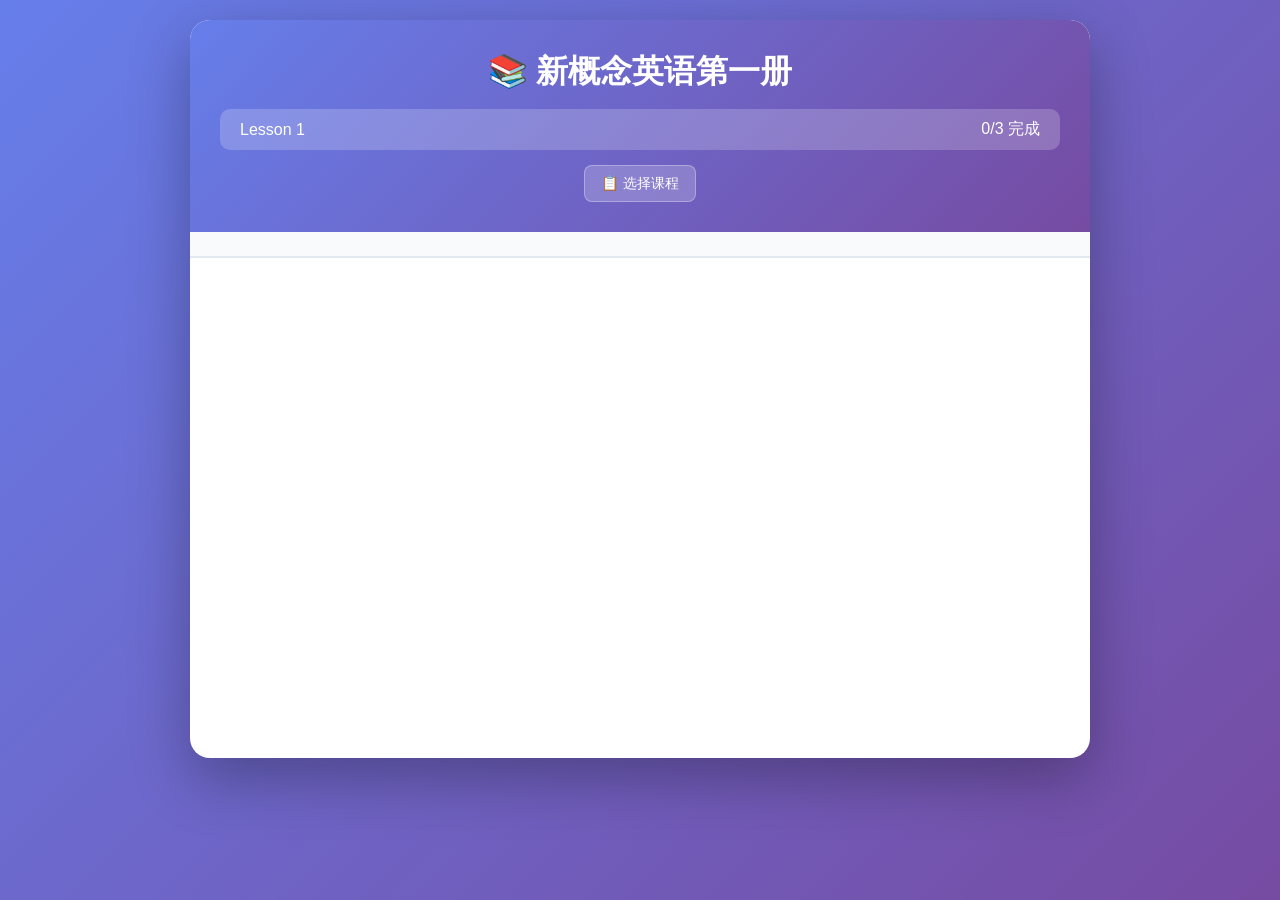
==== index.html @ e14e05cf "移除口语功能，替换为翻译练习 - 口语训练 → 翻译练习：看中文句子输入英文翻译 - 每课新增 translation 数据，包含中文和英文句子对 - 移除语音识别相关代码（SpeechRecogni" ====
<!DOCTYPE html>
<html lang="zh-CN">
<head>
    <meta charset="UTF-8">
    <meta name="viewport" content="width=device-width, initial-scale=1.0">
    <title>新概念英语第一册学习系统</title>
    <link rel="stylesheet" href="styles.css">
</head>
<body>
    <div class="container">
        <header>
            <h1>📚 新概念英语第一册</h1>
            <div class="lesson-progress">
                <span id="currentLessonDisplay">Lesson 1</span>
                <span id="progressText">0/3 完成</span>
            </div>
            <button class="btn-lesson-select" id="btnLessonSelect">📋 选择课程</button>
        </header>

        <div id="stageNav" class="stage-nav">
            <!-- 阶段切换标签 -->
        </div>

        <div id="app">
            <!-- 动态内容 -->
        </div>
    </div>

    <!-- 课程选择弹窗 -->
    <div id="lessonSelectorModal" class="modal" style="display:none;">
        <div class="modal-content">
            <div class="modal-header">
                <h2>📋 选择课程</h2>
                <button class="modal-close" id="btnModalClose">✕</button>
            </div>
            <div class="modal-body" id="lessonList">
                <!-- 动态生成课程列表 -->
            </div>
        </div>
    </div>

    <script src="lessons.js"></script>
    <script src="review.js"></script>
    <script src="app.js"></script>
    <script>
        // 检查是否需要复习或测试
        document.addEventListener('DOMContentLoaded', () => {
            setTimeout(() => {
                const currentLessonNum = userProgress.currentLesson + 1;

                // 每10课进行综合测试
                if (currentLessonNum % 10 === 0 && !userProgress.lessons[userProgress.currentLesson].vocabulary) {
                    loadStage('milestone-test');
                }
                // 检查是否有需要复习的内容
                else if (hasReviewItems() && !userProgress.lessons[userProgress.currentLesson].vocabulary) {
                    showReviewPrompt();
                }
            }, 100);
        });
    </script>
</body>
</html>
---- styles.css ----
* {
    margin: 0;
    padding: 0;
    box-sizing: border-box;
}

body {
    font-family: -apple-system, BlinkMacSystemFont, 'Segoe UI', 'PingFang SC', 'Hiragino Sans GB', 'Microsoft YaHei', sans-serif;
    background: linear-gradient(135deg, #667eea 0%, #764ba2 100%);
    min-height: 100vh;
    padding: 20px;
}

.container {
    max-width: 900px;
    margin: 0 auto;
    background: white;
    border-radius: 20px;
    box-shadow: 0 20px 60px rgba(0,0,0,0.3);
    overflow: hidden;
}

header {
    background: linear-gradient(135deg, #667eea 0%, #764ba2 100%);
    color: white;
    padding: 30px;
    text-align: center;
}

.browser-warning {
    background: #fef3c7;
    border-left: 4px solid #f59e0b;
    padding: 15px 20px;
    margin: 0;
    text-align: center;
}

.browser-warning p {
    margin: 5px 0;
    color: #78350f;
}

.browser-warning strong {
    color: #f59e0b;
    font-weight: bold;
}

header {
    background: linear-gradient(135deg, #667eea 0%, #764ba2 100%);
    color: white;
    padding: 30px;
    text-align: center;
}

header h1 {
    font-size: 2em;
    margin-bottom: 15px;
}

.lesson-progress {
    display: flex;
    justify-content: space-between;
    align-items: center;
    background: rgba(255,255,255,0.2);
    padding: 10px 20px;
    border-radius: 10px;
    margin-top: 15px;
}

.btn-lesson-select {
    background: rgba(255,255,255,0.2);
    color: white;
    border: 1px solid rgba(255,255,255,0.3);
    padding: 8px 16px;
    border-radius: 8px;
    font-size: 0.9em;
    cursor: pointer;
    transition: all 0.3s;
    margin-top: 15px;
}

.btn-lesson-select:hover {
    background: rgba(255,255,255,0.3);
    border-color: rgba(255,255,255,0.5);
}

#app {
    padding: 30px;
    min-height: 500px;
}

.stage-container {
    max-width: 700px;
    margin: 0 auto;
}

.stage-container h2 {
    color: #667eea;
    font-size: 2em;
    margin-bottom: 10px;
    text-align: center;
}

.stage-desc {
    text-align: center;
    color: #64748b;
    margin-bottom: 20px;
    font-size: 1.1em;
}

.progress-info {
    text-align: center;
    font-size: 1.2em;
    color: #667eea;
    font-weight: bold;
    margin-bottom: 30px;
}

.flashcard {
    background: linear-gradient(135deg, #667eea 0%, #764ba2 100%);
    color: white;
    padding: 50px 30px;
    border-radius: 15px;
    text-align: center;
    margin-bottom: 30px;
    box-shadow: 0 10px 30px rgba(0,0,0,0.2);
}

.word-display {
    font-size: 3em;
    margin-bottom: 15px;
}

.phonetic {
    font-size: 1.3em;
    opacity: 0.9;
    margin-bottom: 15px;
}

.translation {
    font-size: 1.8em;
    margin: 15px 0;
}

.example {
    font-size: 1.2em;
    font-style: italic;
    opacity: 0.9;
    margin: 20px 0;
}

.btn-speak {
    background: rgba(255,255,255,0.3);
    color: white;
    border: 2px solid white;
    padding: 10px 20px;
    border-radius: 8px;
    cursor: pointer;
    font-size: 1em;
    margin-top: 15px;
    transition: all 0.3s;
}

.btn-speak:hover {
    background: white;
    color: #667eea;
}

.action-buttons {
    display: flex;
    gap: 15px;
    justify-content: center;
}

button {
    padding: 12px 30px;
    border: none;
    border-radius: 8px;
    font-size: 1em;
    cursor: pointer;
    transition: all 0.3s;
    font-weight: 500;
}

.btn-primary {
    background: #667eea;
    color: white;
}

.btn-primary:hover:not(:disabled) {
    background: #5568d3;
    transform: translateY(-2px);
}

.btn-secondary {
    background: #e2e8f0;
    color: #475569;
}

.btn-secondary:hover:not(:disabled) {
    background: #cbd5e1;
}

.btn-skip {
    background: transparent;
    color: #94a3b8;
    border: 1px dashed #cbd5e1;
    padding: 10px 20px;
    border-radius: 8px;
    font-size: 0.9em;
    cursor: pointer;
    transition: all 0.3s;
}

.btn-skip:hover {
    background: #f1f5f9;
    color: #64748b;
    border-color: #94a3b8;
}

button:disabled {
    opacity: 0.5;
    cursor: not-allowed;
}

.test-card {
    background: #f8fafc;
    padding: 30px;
    border-radius: 15px;
    margin-bottom: 20px;
    border: 2px solid #e2e8f0;
}

.btn-speak-large {
    background: #667eea;
    color: white;
    padding: 20px 40px;
    font-size: 1.3em;
    border-radius: 12px;
    display: block;
    width: 100%;
    margin-bottom: 20px;
}

.btn-speak-large:hover {
    background: #5568d3;
}

.hint {
    text-align: center;
    color: #64748b;
    font-size: 1.1em;
    margin: 15px 0;
}

.spelling-input {
    width: 100%;
    padding: 15px;
    font-size: 1.2em;
    border: 2px solid #e2e8f0;
    border-radius: 8px;
    margin-bottom: 15px;
    text-align: center;
}

.spelling-input:focus {
    outline: none;
    border-color: #667eea;
}

.result-card {
    padding: 30px;
    border-radius: 15px;
    text-align: center;
}

.result-card.error {
    background: #fee2e2;
    color: #991b1b;
}

.result-card.success {
    background: #d1fae5;
    color: #065f46;
}

.word-to-speak {
    text-align: center;
    margin-bottom: 20px;
}

.word-to-speak h3 {
    font-size: 2.5em;
    color: #667eea;
    margin-bottom: 10px;
}

.speaking-type {
    text-align: center;
    margin-bottom: 20px;
}

.badge {
    display: inline-block;
    background: #667eea;
    color: white;
    padding: 8px 20px;
    border-radius: 20px;
    font-size: 0.9em;
    font-weight: bold;
}

.badge-sentence {
    background: #f59e0b;
}

.example-large {
    font-size: 1.5em;
    color: #1e293b;
    font-style: italic;
    margin: 15px 0;
    line-height: 1.6;
}

.word-to-speak h3 {
    font-size: 2.5em;
    color: #667eea;
    margin-bottom: 10px;
}

.btn-record {
    background: #ef4444;
    color: white;
    padding: 20px 40px;
    font-size: 1.3em;
    border-radius: 12px;
    display: block;
    width: 100%;
}

.btn-record:hover:not(:disabled) {
    background: #dc2626;
}

.btn-stop {
    background: #f59e0b;
    color: white;
    padding: 20px 40px;
    font-size: 1.3em;
    border-radius: 12px;
    display: block;
    width: 100%;
    animation: pulse-orange 1.5s infinite;
}

.btn-stop:hover:not(:disabled) {
    background: #d97706;
}

@keyframes pulse-orange {
    0%, 100% { opacity: 1; }
    50% { opacity: 0.7; }
}

.recording-controls {
    margin: 20px 0;
}

.info {
    color: #3b82f6;
    font-size: 1.1em;
    text-align: center;
    margin-top: 15px;
}

.btn-record {
    background: #ef4444;
    color: white;
    padding: 20px 40px;
    font-size: 1.3em;
    border-radius: 12px;
    display: block;
    width: 100%;
}

.btn-record:hover:not(:disabled) {
    background: #dc2626;
}

.recording {
    color: #ef4444;
    font-size: 1.2em;
    text-align: center;
    margin-top: 15px;
    animation: pulse 1s infinite;
}

@keyframes pulse {
    0%, 100% { opacity: 1; }
    50% { opacity: 0.5; }
}

.result {
    margin-top: 20px;
    padding: 20px;
    border-radius: 10px;
    text-align: center;
}

.result.success {
    background: #d1fae5;
    color: #065f46;
}

.result.error {
    background: #fee2e2;
    color: #991b1b;
}

.word-info {
    background: white;
    padding: 20px;
    border-radius: 10px;
    margin-bottom: 25px;
    text-align: center;
}

.word-info h3 {
    font-size: 2em;
    color: #667eea;
    margin-bottom: 10px;
}

.sentence-inputs {
    margin: 20px 0;
}

.sentence-item {
    margin-bottom: 20px;
}

.sentence-item label {
    display: block;
    color: #475569;
    font-weight: 500;
    margin-bottom: 8px;
}

.sentence-input {
    width: 100%;
    padding: 12px;
    font-size: 1em;
    border: 2px solid #e2e8f0;
    border-radius: 8px;
}

.sentence-input:focus {
    outline: none;
    border-color: #667eea;
}

.chinese-sentence {
    background: linear-gradient(135deg, #667eea 0%, #764ba2 100%);
    color: white;
    padding: 30px;
    border-radius: 12px;
    margin-bottom: 25px;
    text-align: center;
}

.chinese-text {
    font-size: 1.6em;
    line-height: 1.6;
    margin: 0;
}

.translation-input {
    width: 100%;
    padding: 15px;
    font-size: 1.1em;
    border: 2px solid #e2e8f0;
    border-radius: 8px;
    margin-bottom: 15px;
}

.translation-input:focus {
    outline: none;
    border-color: #667eea;
}

.question-card {
    background: white;
    padding: 25px;
    border-radius: 12px;
    margin-bottom: 20px;
    border: 2px solid #e2e8f0;
}

.question-text {
    font-size: 1.2em;
    color: #1e293b;
    margin-bottom: 15px;
    font-weight: 500;
}

.options {
    display: grid;
    grid-template-columns: repeat(2, 1fr);
    gap: 10px;
    margin-bottom: 15px;
}

.option-btn {
    background: #f8fafc;
    border: 2px solid #e2e8f0;
    padding: 15px;
    text-align: center;
    transition: all 0.3s;
}

.option-btn:hover:not(:disabled) {
    border-color: #667eea;
    background: #f1f5f9;
}

.option-btn.selected {
    border-color: #667eea;
    background: #e0e7ff;
    color: #667eea;
    font-weight: bold;
}

.feedback {
    margin-top: 15px;
}

.correct {
    background: #d1fae5;
    color: #065f46;
    padding: 15px;
    border-radius: 8px;
}

.incorrect {
    background: #fee2e2;
    color: #991b1b;
    padding: 15px;
    border-radius: 8px;
}

.btn-submit {
    display: block;
    width: 100%;
    max-width: 300px;
    margin: 30px auto 0;
    padding: 15px;
    font-size: 1.2em;
}

.listening-controls {
    display: flex;
    gap: 15px;
    margin-bottom: 25px;
    flex-wrap: wrap;
}

.listening-controls button {
    flex: 1;
    min-width: 200px;
}

.transcript {
    background: #fef3c7;
    padding: 20px;
    border-radius: 10px;
    margin-bottom: 25px;
    border-left: 4px solid #f59e0b;
}

.transcript p {
    line-height: 1.8;
    color: #78350f;
    font-size: 1.1em;
}

.floating-feedback {
    position: fixed;
    top: 50%;
    left: 50%;
    transform: translate(-50%, -50%);
    padding: 20px 40px;
    border-radius: 10px;
    font-size: 1.3em;
    font-weight: bold;
    z-index: 1000;
    animation: fadeInOut 2s;
}

.floating-feedback.success {
    background: #4ade80;
    color: white;
}

.floating-feedback.error {
    background: #ef4444;
    color: white;
}

@keyframes fadeInOut {
    0% { opacity: 0; transform: translate(-50%, -50%) scale(0.8); }
    20% { opacity: 1; transform: translate(-50%, -50%) scale(1); }
    80% { opacity: 1; transform: translate(-50%, -50%) scale(1); }
    100% { opacity: 0; transform: translate(-50%, -50%) scale(0.8); }
}

.review-prompt {
    background: #f0f9ff;
    border: 2px solid #3b82f6;
    border-radius: 15px;
    padding: 30px;
    text-align: center;
}

.review-prompt p {
    font-size: 1.2em;
    color: #1e293b;
    margin: 15px 0;
}

.review-prompt strong {
    color: #3b82f6;
    font-size: 1.5em;
}

.review-prompt ul {
    list-style: none;
    padding: 20px 0;
    text-align: left;
    max-width: 400px;
    margin: 0 auto;
}

.review-prompt li {
    padding: 10px;
    margin: 5px 0;
    background: white;
    border-radius: 8px;
    border-left: 4px solid #3b82f6;
}

.milestone-intro {
    background: linear-gradient(135deg, #fbbf24 0%, #f59e0b 100%);
    color: white;
    padding: 40px;
    border-radius: 15px;
    text-align: center;
}

.milestone-intro h3 {
    margin: 20px 0 10px;
    font-size: 1.5em;
}

.test-info {
    background: rgba(255,255,255,0.2);
    padding: 20px;
    border-radius: 10px;
    margin: 20px 0;
}

.test-info ul {
    list-style: none;
    padding: 15px 0;
    text-align: left;
    max-width: 400px;
    margin: 0 auto;
}

.test-info li {
    padding: 10px;
    margin: 5px 0;
    font-size: 1.1em;
}

@keyframes fadeInOut {
    0% { opacity: 0; transform: translate(-50%, -50%) scale(0.8); }
    20% { opacity: 1; transform: translate(-50%, -50%) scale(1); }
    80% { opacity: 1; transform: translate(-50%, -50%) scale(1); }
    100% { opacity: 0; transform: translate(-50%, -50%) scale(0.8); }
}

/* 模态框样式 */
.modal {
    display: none;
    position: fixed;
    top: 0;
    left: 0;
    width: 100%;
    height: 100%;
    background: rgba(0, 0, 0, 0.5);
    z-index: 1000;
    align-items: center;
    justify-content: center;
    padding: 20px;
}

.modal-content {
    background: white;
    border-radius: 20px;
    max-width: 600px;
    width: 100%;
    max-height: 80vh;
    overflow: hidden;
    display: flex;
    flex-direction: column;
    box-shadow: 0 20px 60px rgba(0,0,0,0.3);
}

.modal-header {
    background: linear-gradient(135deg, #667eea 0%, #764ba2 100%);
    color: white;
    padding: 20px 30px;
    display: flex;
    justify-content: space-between;
    align-items: center;
}

.modal-header h2 {
    margin: 0;
    font-size: 1.5em;
}

.modal-close {
    background: rgba(255,255,255,0.2);
    border: none;
    color: white;
    font-size: 1.5em;
    width: 36px;
    height: 36px;
    border-radius: 50%;
    cursor: pointer;
    transition: all 0.3s;
    display: flex;
    align-items: center;
    justify-content: center;
}

.modal-close:hover {
    background: rgba(255,255,255,0.3);
}

.modal-body {
    padding: 20px;
    overflow-y: auto;
}

.lesson-item {
    display: flex;
    justify-content: space-between;
    align-items: center;
    padding: 15px 20px;
    margin-bottom: 10px;
    background: #f8fafc;
    border-radius: 12px;
    cursor: pointer;
    transition: all 0.3s;
    border: 2px solid transparent;
}

.lesson-item:hover {
    background: #e0e7ff;
    border-color: #667eea;
    transform: translateX(5px);
}

.lesson-item.current {
    background: #dbeafe;
    border-color: #3b82f6;
}

.lesson-item.completed {
    background: #d1fae5;
}

.lesson-info h3 {
    margin: 0 0 5px 0;
    color: #1e293b;
    font-size: 1.1em;
}

.lesson-desc {
    margin: 0;
    color: #64748b;
    font-size: 0.9em;
}

.lesson-status {
    flex-shrink: 0;
}

.badge-success {
    background: #10b981;
    color: white;
    padding: 5px 12px;
    border-radius: 20px;
    font-size: 0.85em;
    font-weight: 500;
}

.badge-current {
    background: #3b82f6;
    color: white;
    padding: 5px 12px;
    border-radius: 20px;
    font-size: 0.85em;
    font-weight: 500;
}

.badge-progress {
    background: #e2e8f0;
    color: #475569;
    padding: 5px 12px;
    border-radius: 20px;
    font-size: 0.85em;
    font-weight: 500;
}

.stage-nav {
    display: flex;
    flex-wrap: wrap;
    gap: 6px;
    padding: 12px 20px;
    background: #f8fafc;
    border-bottom: 2px solid #e2e8f0;
    justify-content: center;
}

.stage-nav-tab {
    padding: 8px 14px;
    border: 2px solid #e2e8f0;
    border-radius: 20px;
    background: white;
    color: #64748b;
    font-size: 0.85em;
    cursor: pointer;
    transition: all 0.25s;
    white-space: nowrap;
    font-weight: 500;
}

.stage-nav-tab:hover {
    border-color: #667eea;
    color: #667eea;
    background: #eef2ff;
}

.stage-nav-tab.active {
    background: #667eea;
    color: white;
    border-color: #667eea;
}

.stage-nav-tab.completed {
    border-color: #10b981;
    color: #10b981;
    background: #ecfdf5;
}

.stage-nav-tab.completed.active {
    background: #667eea;
    color: white;
    border-color: #667eea;
}

@media (max-width: 768px) {
    body {
        padding: 10px;
    }

    header h1 {
        font-size: 1.5em;
    }

    #app {
        padding: 20px;
    }

    .word-display {
        font-size: 2em;
    }

    .modal-content {
        max-height: 90vh;
    }

    .modal-header {
        padding: 15px 20px;
    }

    .modal-header h2 {
        font-size: 1.2em;
    }

    .lesson-item {
        flex-direction: column;
        align-items: flex-start;
        gap: 10px;
    }

    .lesson-status {
        align-self: flex-end;
    }

    .options {
        grid-template-columns: 1fr;
    }

    .listening-controls {
        flex-direction: column;
    }

    .listening-controls button {
        width: 100%;
    }
}
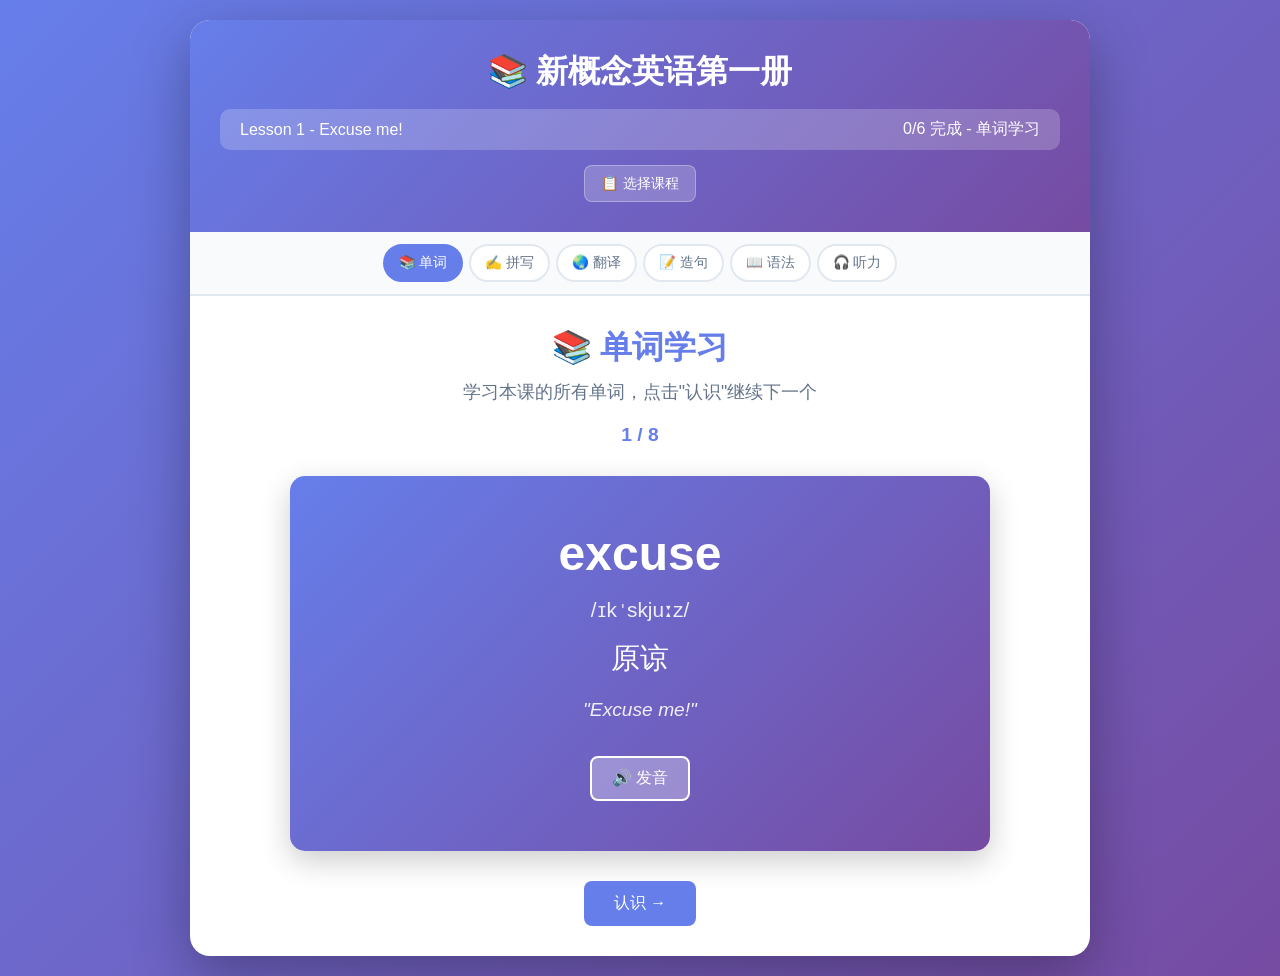
==== commit 59602677: "为静态文件添加版本号解决Safari缓存问题 Co-Authored-By: Claude Opus 4.7 <noreply@anthropic.com>" ====
--- a/index.html
+++ b/index.html
@@ -4,7 +4,7 @@
     <meta charset="UTF-8">
     <meta name="viewport" content="width=device-width, initial-scale=1.0">
     <title>新概念英语第一册学习系统</title>
-    <link rel="stylesheet" href="styles.css">
+    <link rel="stylesheet" href="styles.css?v=1">
 </head>
 <body>
     <div class="container">
@@ -39,9 +39,9 @@
         </div>
     </div>
 
-    <script src="lessons.js"></script>
-    <script src="review.js"></script>
-    <script src="app.js"></script>
+    <script src="lessons.js?v=1"></script>
+    <script src="review.js?v=1"></script>
+    <script src="app.js?v=1"></script>
     <script>
         // 检查是否需要复习或测试
         document.addEventListener('DOMContentLoaded', () => {
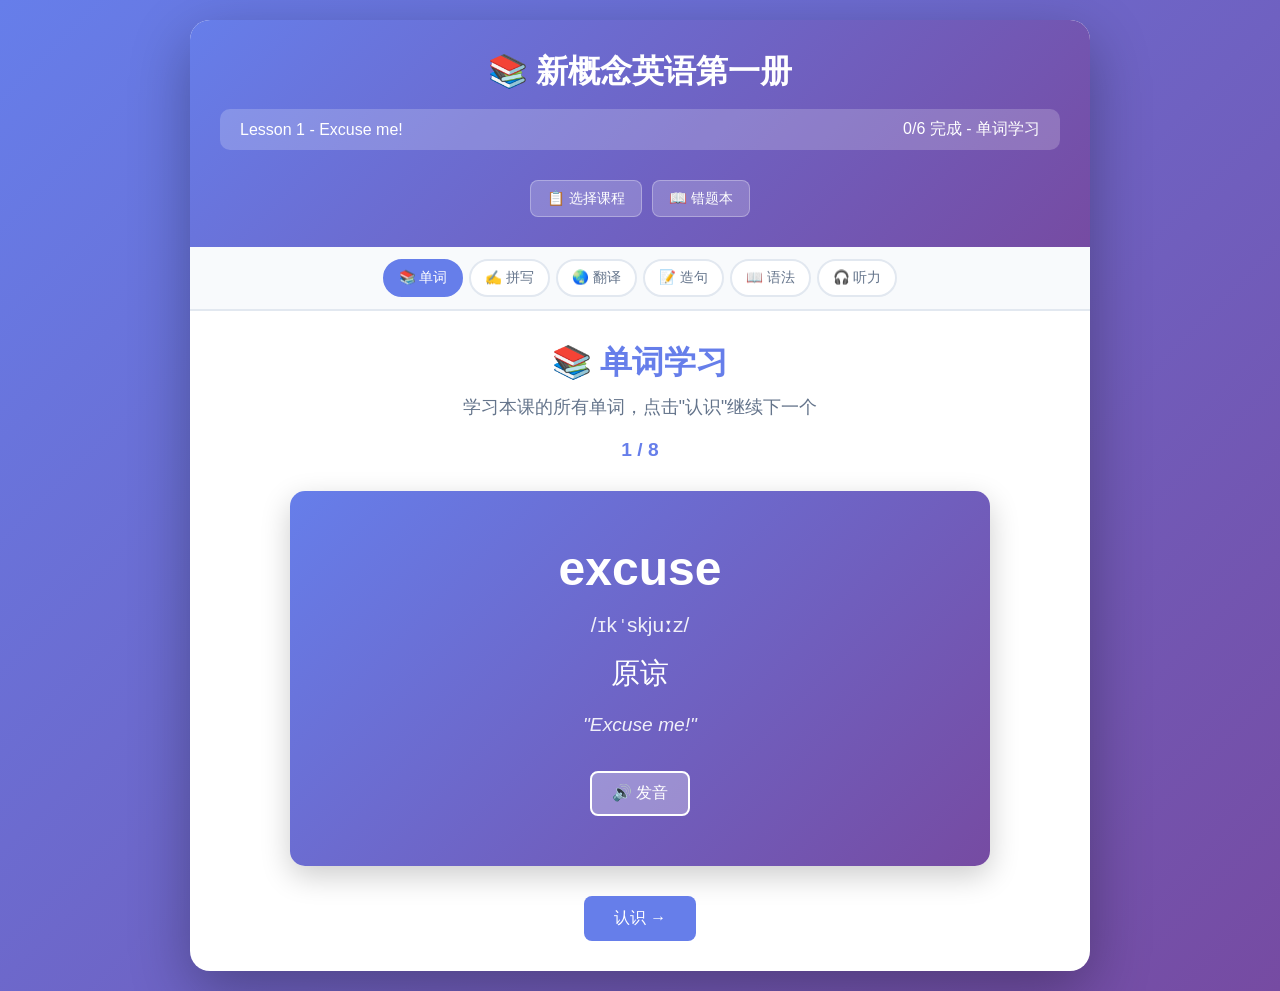
==== commit e7d74436: "完善错题功能：添加翻译错题记录，修复复习系统，添加错题本入口 - 翻译练习答错自动记录到错题本，答对自动移除 - 移除已失效的口语复习，新增翻译复习 - header 添加错题本按钮，可随时进入复习 " ====
--- a/index.html
+++ b/index.html
@@ -4,7 +4,7 @@
     <meta charset="UTF-8">
     <meta name="viewport" content="width=device-width, initial-scale=1.0">
     <title>新概念英语第一册学习系统</title>
-    <link rel="stylesheet" href="styles.css?v=1">
+    <link rel="stylesheet" href="styles.css?v=2">
 </head>
 <body>
     <div class="container">
@@ -14,7 +14,10 @@
                 <span id="currentLessonDisplay">Lesson 1</span>
                 <span id="progressText">0/3 完成</span>
             </div>
-            <button class="btn-lesson-select" id="btnLessonSelect">📋 选择课程</button>
+            <div style="display:flex; gap:10px; justify-content:center; margin-top:15px;">
+                <button class="btn-lesson-select" id="btnLessonSelect">📋 选择课程</button>
+                <button class="btn-lesson-select" onclick="showMistakeBook()">📖 错题本</button>
+            </div>
         </header>
 
         <div id="stageNav" class="stage-nav">
@@ -39,9 +42,9 @@
         </div>
     </div>
 
-    <script src="lessons.js?v=1"></script>
-    <script src="review.js?v=1"></script>
-    <script src="app.js?v=1"></script>
+    <script src="lessons.js?v=2"></script>
+    <script src="review.js?v=2"></script>
+    <script src="app.js?v=2"></script>
     <script>
         // 检查是否需要复习或测试
         document.addEventListener('DOMContentLoaded', () => {
--- a/styles.css
+++ b/styles.css
@@ -528,6 +528,78 @@
     background: #e0e7ff;
     color: #667eea;
     font-weight: bold;
+}
+
+.grammar-analysis {
+    border-radius: 10px;
+    padding: 0;
+    overflow: hidden;
+    margin-top: 12px;
+}
+
+.grammar-analysis.correct {
+    background: #f0fdf4;
+    border: 1px solid #bbf7d0;
+}
+
+.grammar-analysis.incorrect {
+    background: #fef2f2;
+    border: 1px solid #fecaca;
+}
+
+.analysis-header {
+    padding: 8px 14px;
+}
+
+.analysis-badge {
+    display: inline-block;
+    padding: 3px 12px;
+    border-radius: 10px;
+    font-size: 0.85em;
+    font-weight: 600;
+}
+
+.correct-badge {
+    background: #dcfce7;
+    color: #166534;
+}
+
+.incorrect-badge {
+    background: #fee2e2;
+    color: #991b1b;
+}
+
+.analysis-detail {
+    padding: 0 14px 12px 14px;
+    font-size: 0.95em;
+    line-height: 1.7;
+}
+
+.analysis-detail p {
+    margin: 4px 0;
+    color: #334155;
+}
+
+.wrong-answer {
+    color: #dc2626;
+    font-weight: 600;
+    text-decoration: line-through;
+}
+
+.right-answer {
+    color: #16a34a;
+    font-weight: 600;
+}
+
+.analysis-divider {
+    height: 1px;
+    background: #e2e8f0;
+    margin: 8px 0;
+}
+
+.analysis-explanation {
+    color: #475569;
+    line-height: 1.6;
 }
 
 .feedback {
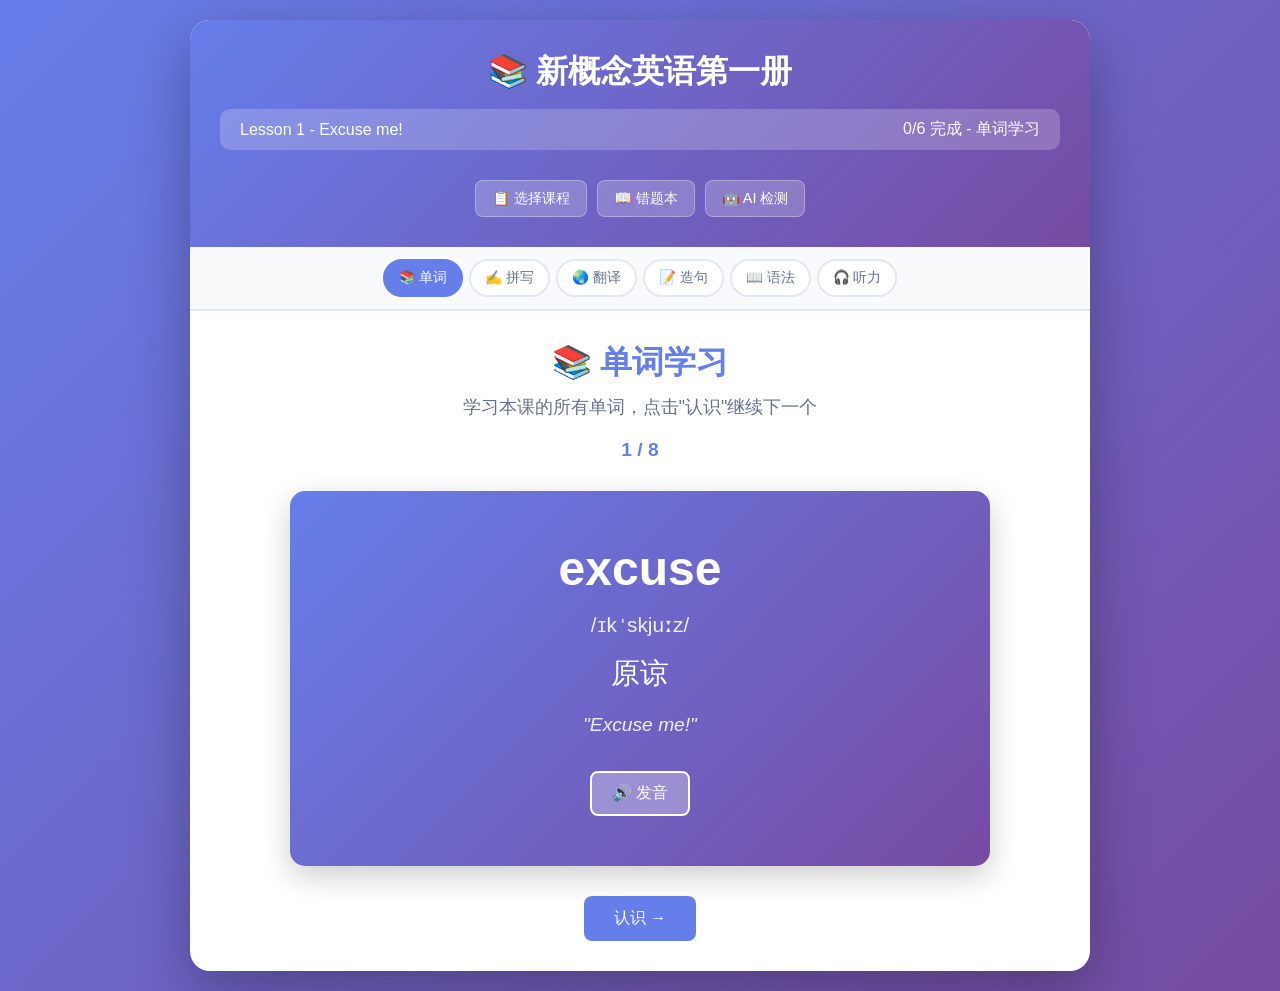
==== commit 915a2dae: "添加 AI 语法检测功能：造句训练中自动检查语法和通顺度 Co-Authored-By: Claude Opus 4.7 <noreply@anthropic.com>" ====
--- a/index.html
+++ b/index.html
@@ -4,7 +4,7 @@
     <meta charset="UTF-8">
     <meta name="viewport" content="width=device-width, initial-scale=1.0">
     <title>新概念英语第一册学习系统</title>
-    <link rel="stylesheet" href="styles.css?v=2">
+    <link rel="stylesheet" href="styles.css?v=5">
 </head>
 <body>
     <div class="container">
@@ -17,6 +17,7 @@
             <div style="display:flex; gap:10px; justify-content:center; margin-top:15px;">
                 <button class="btn-lesson-select" id="btnLessonSelect">📋 选择课程</button>
                 <button class="btn-lesson-select" onclick="showMistakeBook()">📖 错题本</button>
+                <button class="btn-lesson-select" onclick="showAISettings()">🤖 AI 检测</button>
             </div>
         </header>
 
@@ -42,9 +43,47 @@
         </div>
     </div>
 
-    <script src="lessons.js?v=2"></script>
-    <script src="review.js?v=2"></script>
-    <script src="app.js?v=2"></script>
+    <!-- AI 设置弹窗 -->
+    <div id="aiSettingsModal" class="modal" style="display:none;">
+        <div class="modal-content" style="max-width:500px;">
+            <div class="modal-header">
+                <h2>🤖 AI 语法检测设置</h2>
+                <button class="modal-close" onclick="closeAISettings()">✕</button>
+            </div>
+            <div class="modal-body">
+                <p style="color:#64748b;margin-bottom:20px;line-height:1.6;">
+                    配置 OpenAI 兼容的 API，在造句训练中自动检测语法和通顺度。
+                    支持 OpenAI、DeepSeek、通义千问等任意兼容接口。
+                </p>
+                <div style="margin-bottom:15px;">
+                    <label style="display:block;color:#475569;font-weight:500;margin-bottom:5px;">API 地址</label>
+                    <input type="url" id="aiBaseUrl" class="spelling-input"
+                           placeholder="https://api.openai.com/v1"
+                           style="text-align:left;font-size:1em;">
+                </div>
+                <div style="margin-bottom:15px;">
+                    <label style="display:block;color:#475569;font-weight:500;margin-bottom:5px;">API Key</label>
+                    <input type="password" id="aiApiKey" class="spelling-input"
+                           placeholder="sk-..."
+                           style="text-align:left;font-size:1em;">
+                </div>
+                <div style="margin-bottom:20px;">
+                    <label style="display:block;color:#475569;font-weight:500;margin-bottom:5px;">模型名称</label>
+                    <input type="text" id="aiModel" class="spelling-input"
+                           placeholder="gpt-4o-mini"
+                           style="text-align:left;font-size:1em;">
+                </div>
+                <div style="display:flex;gap:10px;justify-content:flex-end;">
+                    <button class="btn-secondary" onclick="closeAISettings()">取消</button>
+                    <button class="btn-primary" onclick="saveAISettings()">保存</button>
+                </div>
+            </div>
+        </div>
+    </div>
+
+    <script src="lessons.js?v=5"></script>
+    <script src="review.js?v=5"></script>
+    <script src="app.js?v=5"></script>
     <script>
         // 检查是否需要复习或测试
         document.addEventListener('DOMContentLoaded', () => {
